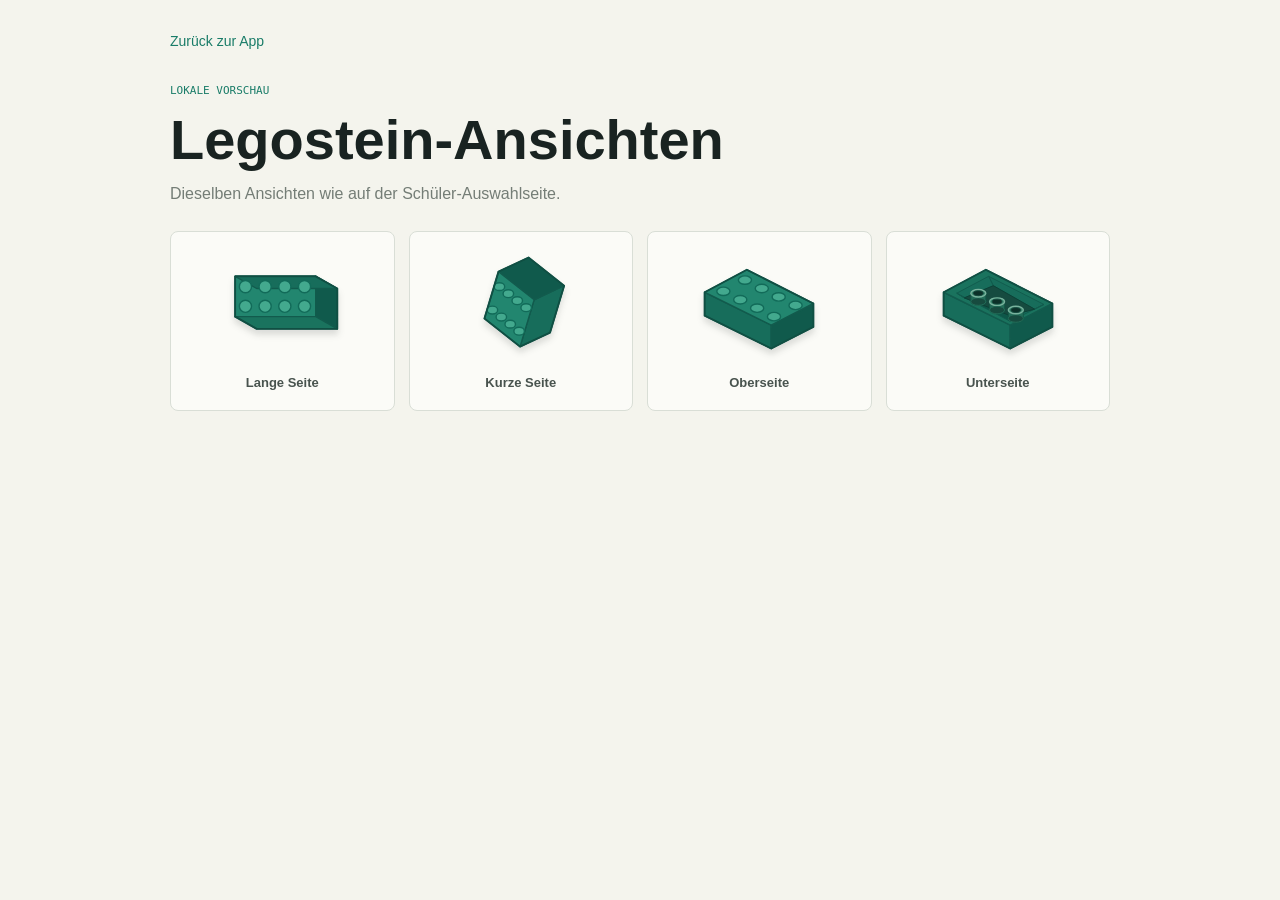
==== brick-preview.html @ 20046579 "Add local LEGO artwork preview page" ====
<!doctype html>
<html lang="de">
  <head>
    <meta charset="UTF-8" />
    <meta name="viewport" content="width=device-width, initial-scale=1" />
    <meta name="theme-color" content="#f4f4ed" />
    <title>Legostein-Ansichten | Würfel-Labor</title>
    <link rel="stylesheet" href="styles.css" />
  </head>
  <body>
    <main class="brick-preview-page">
      <a class="brick-preview-back" href="./">Zurück zur App</a>
      <header class="brick-preview-heading">
        <p class="eyebrow">LOKALE VORSCHAU</p>
        <h1>Legostein-Ansichten</h1>
        <p>Dieselben Ansichten wie auf der Schüler-Auswahlseite.</p>
      </header>
      <section id="brick-preview-grid" class="brick-preview-grid" aria-label="Ansichten des Legosteins"></section>
    </main>
    <script type="module" src="brick-preview.js"></script>
  </body>
</html>
---- styles.css ----
:root {
  color-scheme: light;
  --paper: #f4f4ed;
  --ink: #192321;
  --muted: #747d76;
  --line: #d9ded6;
  --green: #197c68;
  --coral: #e2604d;
  --yellow: #e8bd43;
  --blue: #477d9a;
  --pink: #c95c87;
  --lime: #84a83d;
  font-family: "DM Sans", sans-serif;
}

* { box-sizing: border-box; }
body { margin: 0; min-width: 320px; min-height: 100vh; background: var(--paper); color: var(--ink); }
button { font: inherit; }
[hidden] { display: none !important; }
.app-shell { width: min(1380px, 100% - 72px); min-height: 100vh; margin: 0 auto; display: flex; flex-direction: column; }
.topbar { height: 82px; display: flex; align-items: center; justify-content: space-between; border-bottom: 1px solid var(--line); }
.brand { display: inline-flex; align-items: center; gap: 12px; color: var(--ink); text-decoration: none; font-size: 13px; font-weight: 800; letter-spacing: 0; }
.brand-light { color: var(--green); margin-left: 4px; }
.brand-mark { width: 34px; height: 24px; display: grid; grid-template-columns: repeat(4, 1fr); grid-template-rows: repeat(2, 1fr); gap: 2px; padding: 3px; border: 1px solid #126b59; border-radius: 4px; background: var(--green); transform: rotate(-8deg); }
.brand-mark i { border: 1px solid #126b59; border-radius: 50%; background: #3a9a82; box-shadow: inset 0 1px 1px #ffffff55; }
.brand-mark i:nth-child(2), .brand-mark i:nth-child(5) { background: var(--yellow); }
.connection { display: flex; align-items: center; gap: 8px; color: var(--muted); font: 11px "DM Mono", monospace; text-transform: uppercase; }
.connection-dot { width: 8px; height: 8px; border-radius: 50%; background: #d99c36; }
.connection.online .connection-dot { background: var(--green); }
.connection.offline .connection-dot { background: var(--coral); }
.student-loading-view { display: none; flex: 1; flex-direction: column; align-items: center; justify-content: center; padding: 48px 20px; text-align: center; }
.student-loading-view h1 { font-size: clamp(32px, 5vw, 48px); }
.student-loading-view > p:last-child { color: var(--muted); }
html.student-route #welcome-view { display: none !important; }
html.student-route .student-loading-view { display: flex; }
.welcome-view { display: grid; grid-template-columns: 1fr 0.9fr; align-items: center; gap: 6vw; flex: 1; padding: 48px 6vw 68px; }
.eyebrow, .panel-kicker { color: var(--green); font: 500 11px "DM Mono", monospace; letter-spacing: 0; }
h1 { margin: 14px 0 0; font-size: clamp(42px, 5vw, 72px); line-height: 1.03; letter-spacing: 0; font-weight: 600; }
.welcome-copy h1 em { color: var(--coral); font-weight: 500; }
.intro { max-width: 420px; margin: 24px 0 30px; color: #59645f; font-size: 17px; line-height: 1.65; }
.primary-button { display: inline-flex; align-items: center; gap: 24px; padding: 15px 20px; border: 0; border-radius: 3px; background: var(--green); color: white; font-weight: 600; cursor: pointer; transition: background .2s, transform .2s; }
.primary-button:hover { background: #116653; transform: translateY(-2px); }
.setup-note { max-width: 420px; margin-top: 20px; color: #925b22; font-size: 13px; line-height: 1.5; }
.setup-note code { font: 12px "DM Mono", monospace; }
.session-name-label { display: block; margin: 0 0 7px; color: #59645f; font-size: 13px; font-weight: 600; }
.session-name-input { width: min(100%, 360px); min-height: 46px; margin-bottom: 12px; padding: 10px 12px; border: 1px solid var(--line); border-radius: 3px; background: #fbfbf7; color: var(--ink); font: inherit; }
.session-name-input:focus { outline: 2px solid #197c6844; border-color: var(--green); }
.session-feedback { min-height: 20px; margin: 8px 0 0; color: var(--coral); font-size: 13px; }
.session-history { width: 100%; grid-column: 1 / -1; align-self: center; }
.session-history h2 { margin: 0 0 14px; font-size: 20px; font-weight: 600; }
.no-sessions { color: var(--muted); font-size: 14px; }
.session-list { display: grid; gap: 8px; max-height: 55vh; margin: 0; padding: 0; overflow-y: auto; list-style: none; }
.session-entry { display: grid; grid-template-columns: minmax(0, 1fr) auto; align-items: center; gap: 4px 10px; padding: 10px 12px; border: 1px solid var(--line); border-radius: 3px; background: #fbfbf7; }
.session-open { grid-column: 1; padding: 0; border: 0; background: transparent; color: var(--green); text-align: left; font: inherit; font-weight: 600; cursor: pointer; }
.session-date { grid-column: 1; color: var(--muted); font: 10px "DM Mono", monospace; }
.session-delete { grid-column: 2; grid-row: 1 / span 2; padding: 7px 10px; border: 1px solid var(--line); border-radius: 3px; background: transparent; color: #a74439; cursor: pointer; }
.session-delete:hover { background: #fff4f1; }
.welcome-art { min-height: 390px; position: relative; display: grid; place-items: center; overflow: hidden; background: #e6e9df; border-radius: 3px; }
.orbit { position: absolute; width: min(76%, 360px); aspect-ratio: 1; border: 1px solid #c8d1c5; border-radius: 50%; }
.orbit-two { width: min(96%, 460px); border-style: dashed; transform: rotate(27deg) scaleY(.55); }
.hero-brick { width: 190px; height: 110px; position: relative; display: grid; grid-template-columns: repeat(4, 1fr); grid-template-rows: repeat(2, 1fr); place-items: center; padding: 18px; gap: 9px; border: 3px solid #126b59; border-radius: 15px; background: var(--green); box-shadow: 15px 19px 0 #c6d0c3, 0 24px 42px #233c3222; transform: rotate(-12deg); }
.hero-brick i { width: 29px; height: 18px; border: 3px solid #126b59; border-radius: 9px; background: #3a9a82; box-shadow: inset 0 2px 2px #ffffff55; }
.art-label { position: absolute; font: 11px "DM Mono", monospace; color: #617169; }.label-two { bottom: 17%; left: 10%; }
.teacher-view { flex: 1; padding: 32px 0 20px; }
.session-heading { display: flex; justify-content: space-between; align-items: end; margin-bottom: 24px; }
.session-heading h1 { font-size: 38px; }
.session-heading .eyebrow { margin-bottom: 0; }
.session-actions { display: flex; gap: 9px; }
.icon-button, .quiet-button { min-height: 42px; padding: 0 14px; border: 1px solid var(--line); border-radius: 3px; background: transparent; color: var(--ink); cursor: pointer; }
.icon-button { width: 42px; padding: 0; font-size: 19px; }
.quiet-button:hover, .icon-button:hover { background: white; }
.teacher-grid { display: grid; grid-template-columns: minmax(0, 1fr) 300px; gap: 18px; }
.chart-panel, .join-panel, .counts-panel { border: 1px solid var(--line); background: #fbfbf7; border-radius: 3px; }
.chart-panel { min-width: 0; padding: 22px 24px 14px; }
.panel-heading { display: flex; align-items: center; justify-content: space-between; }
.panel-kicker { margin: 0; }
.panel-subtitle { margin: 6px 0 0; color: var(--muted); font-size: 13px; }
.total-block { display: flex; align-items: baseline; gap: 8px; }
.total-block strong { font-size: 31px; font-weight: 600; font-variant-numeric: tabular-nums; }
.total-block span { color: var(--muted); font: 10px "DM Mono", monospace; }
.chart-wrap { position: relative; height: min(47vh, 390px); min-height: 230px; margin-top: 12px; }
.legend { display: flex; flex-wrap: wrap; gap: 10px 20px; padding: 12px 0 2px; }
.legend-item { display: inline-flex; align-items: center; gap: 7px; color: #48534e; font: 12px "DM Mono", monospace; }
.legend-dot { width: 8px; height: 8px; border-radius: 50%; }
.side-panel { display: flex; flex-direction: column; gap: 14px; }
.join-panel, .counts-panel { padding: 19px; }
.join-copy { max-width: 220px; margin: 9px 0 13px; color: #59645f; font-size: 13px; line-height: 1.5; }
.qr-code { width: 114px; height: 114px; margin: 0 auto 13px; padding: 7px; display: grid; place-items: center; background: white; }
.qr-code img, .qr-code canvas { width: 100% !important; height: 100% !important; }
.copy-button { width: 100%; display: flex; justify-content: space-between; padding: 10px 0; border: 0; border-top: 1px solid var(--line); background: transparent; color: var(--green); font-weight: 600; cursor: pointer; }
.session-code { margin: 9px 0 0; color: var(--muted); font: 10px "DM Mono", monospace; }
.session-code span { color: var(--ink); }
.counts-panel { flex: 1; }
.face-counts { display: grid; grid-template-columns: repeat(3, 1fr); gap: 8px; margin-top: 14px; }
.count-cell { display: flex; align-items: center; gap: 8px; min-height: 38px; padding: 6px; border: 1px solid var(--line); border-radius: 2px; }
.count-cell .legend-dot { flex: 0 0 8px; }
.count-cell span:last-child { color: var(--muted); font: 11px "DM Mono", monospace; }
.student-view { width: min(720px, 100%); flex: 1; align-self: center; padding: 60px 0 40px; text-align: center; }
.student-heading h1 { font-size: clamp(34px, 5vw, 52px); }
.student-heading > p:last-child { margin: 12px 0 0; color: var(--muted); font-size: 16px; }
.dice-buttons { display: grid; grid-template-columns: repeat(4, minmax(82px, 1fr)); gap: 14px; max-width: 720px; margin: 36px auto 20px; }
.brick-button { min-height: 160px; display: flex; flex-direction: column; align-items: center; justify-content: center; gap: 15px; padding: 15px 8px; border: 1px solid var(--line); border-radius: 8px; background: #fbfbf7; cursor: pointer; transition: transform .12s, border-color .12s, box-shadow .12s; }
.brick-button:hover { transform: translateY(-3px); border-color: var(--green); box-shadow: 0 6px 16px #16392b14; }
.brick-button:active { transform: scale(.96); }
.brick-illustration { width: 140px; height: 105px; overflow: visible; filter: drop-shadow(0 5px 3px #19232124); }
.brick-face-top { fill: #22866f; }
.brick-face-long { fill: #176d5b; }
.brick-face-short { fill: #105a4c; }
.brick-face-bottom { fill: #1a735e; }
.brick-face-top, .brick-face-bottom, .brick-face-long, .brick-face-short { stroke: #125b4d; stroke-width: 1.5; stroke-linejoin: round; }
.brick-studs ellipse { fill: #43a98e; stroke: #126b59; stroke-width: 1.5; }
.brick-cavity-far, .brick-cavity-left, .brick-cavity-right { fill: #176d5b; stroke: #125b4d; stroke-width: 1; }
.brick-cavity-near { fill: #0e5749; stroke: #125b4d; stroke-width: 1; }
.brick-cavity-floor { fill: #164b40; stroke: #0c4036; stroke-width: 1; }
.brick-tube-wall { fill: #236d59; stroke: #145847; stroke-width: 1; }
.brick-tube-bottom { fill: #174b3f; stroke: #236d59; stroke-width: 1; }
.brick-tube-opening { fill: #39876e; stroke: #79b29d; stroke-width: 1.5; }
.brick-tube-hole { fill: #0b3028; stroke: #16483d; stroke-width: 1; }
.brick-outline { fill: none; stroke: #104f43; stroke-width: 2; stroke-linejoin: round; }
.brick-label { color: #48534e; font-size: 13px; font-weight: 600; }
.brick-preview-page { width: min(940px, 100% - 36px); min-height: 100vh; margin: 0 auto; padding: 32px 0; }
.brick-preview-back { color: var(--green); font-size: 14px; text-decoration: none; }
.brick-preview-heading { margin: 34px 0 28px; }
.brick-preview-heading h1 { font-size: clamp(36px, 5vw, 56px); }
.brick-preview-heading > p:last-child { color: var(--muted); }
.brick-preview-grid { display: grid; grid-template-columns: repeat(4, minmax(0, 1fr)); gap: 14px; }
.brick-preview-card { min-width: 0; min-height: 180px; margin: 0; display: flex; flex-direction: column; align-items: center; justify-content: center; gap: 12px; padding: 14px 8px; border: 1px solid var(--line); border-radius: 8px; background: #fbfbf7; }
.brick-preview-card .brick-illustration { width: 100%; max-width: 150px; height: auto; }
.brick-preview-card figcaption { color: #48534e; font-size: 13px; font-weight: 600; }
.student-feedback { min-height: 24px; color: var(--green); font-size: 14px; }
.student-total { margin-top: 34px; color: var(--muted); font: 12px "DM Mono", monospace; }
.student-total strong { color: var(--ink); font-size: 18px; }
.footer { min-height: 51px; display: flex; align-items: center; justify-content: space-between; border-top: 1px solid var(--line); color: #87918a; font: 10px "DM Mono", monospace; }
.footer span:last-child { max-width: 50%; overflow: hidden; text-overflow: ellipsis; white-space: nowrap; }

@media (max-width: 850px) {
  .app-shell { width: calc(100% - 36px); }
  .welcome-view { grid-template-columns: 1fr; gap: 26px; padding: 44px 2vw; }
  .session-history { width: 100%; }
  .welcome-art { min-height: 270px; }
  .teacher-grid { grid-template-columns: minmax(0, 1fr) 250px; gap: 12px; }
  .chart-panel { padding: 18px 16px 12px; }
  .join-panel, .counts-panel { padding: 15px; }
}
@media (max-width: 620px) {
  .app-shell { width: calc(100% - 28px); }
  .brick-preview-page { width: calc(100% - 28px); padding-top: 24px; }
  .brick-preview-grid { grid-template-columns: repeat(2, minmax(0, 1fr)); }
  .topbar { height: 65px; }
  .teacher-view { padding-top: 24px; }
  .session-heading { align-items: center; gap: 12px; }
  .session-heading h1 { font-size: 28px; }
  .quiet-button { padding: 0 9px; font-size: 12px; }
  .teacher-grid { grid-template-columns: 1fr; }
  .chart-wrap { height: 42vh; min-height: 250px; }
  .side-panel { display: grid; grid-template-columns: 1fr 1fr; }
  .qr-code { width: 96px; height: 96px; }
  .counts-panel { display: flex; flex-direction: column; justify-content: center; }
  .student-view { padding-top: 46px; }
  .dice-buttons { grid-template-columns: repeat(2, minmax(110px, 1fr)); gap: 9px; margin-top: 30px; }
  .footer { font-size: 9px; }
}
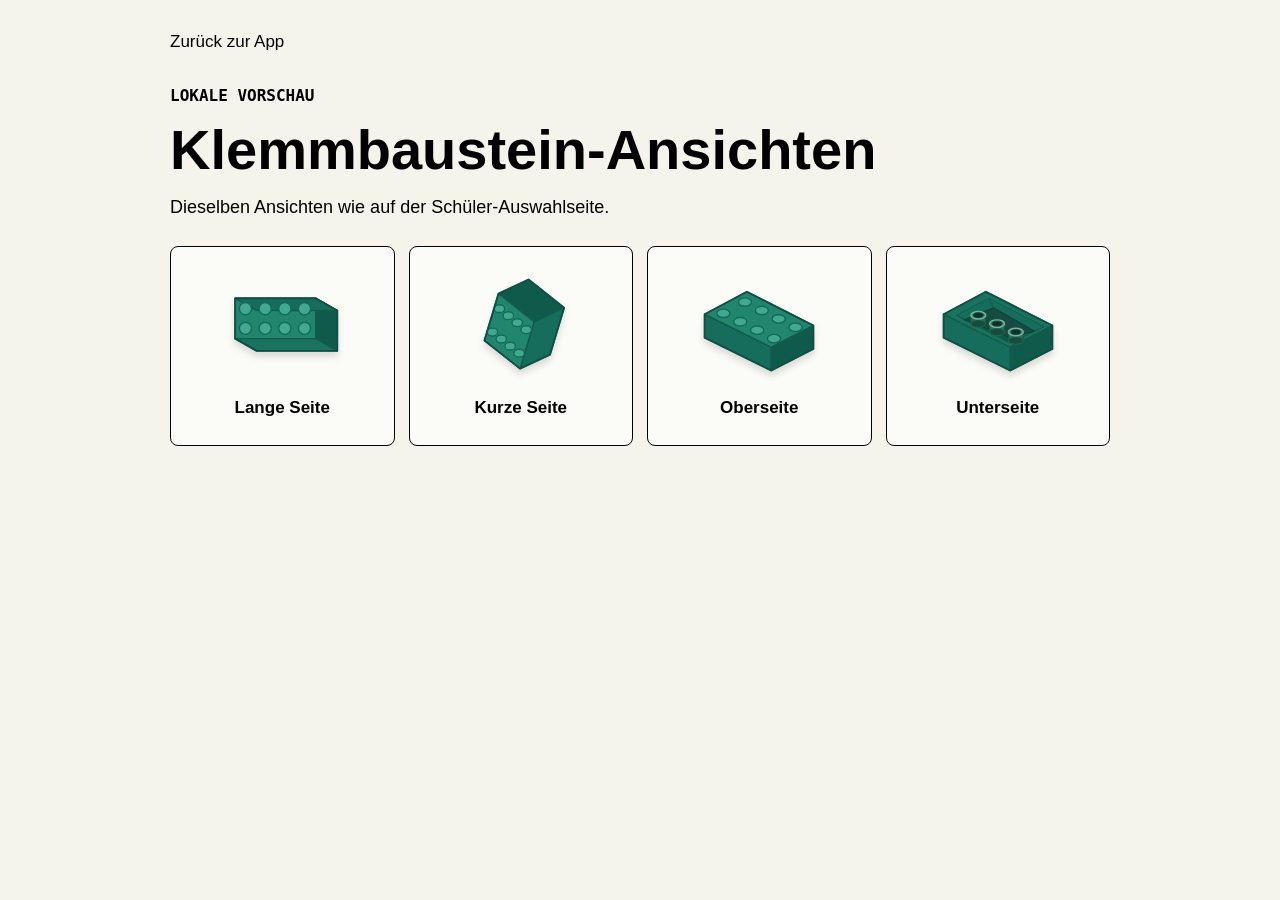
==== commit fde012ac: "Use Klemmbaustein wording and compact roll list Co-authored-by: Copilot <223556219+Copilot@users.nor" ====
--- a/brick-preview.html
+++ b/brick-preview.html
@@ -4,7 +4,7 @@
     <meta charset="UTF-8" />
     <meta name="viewport" content="width=device-width, initial-scale=1" />
     <meta name="theme-color" content="#f4f4ed" />
-    <title>Legostein-Ansichten | Würfel-Labor</title>
+    <title>Klemmbaustein-Ansichten | Würfel-Labor</title>
     <link rel="stylesheet" href="styles.css" />
   </head>
   <body>
@@ -12,10 +12,10 @@
       <a class="brick-preview-back" href="./">Zurück zur App</a>
       <header class="brick-preview-heading">
         <p class="eyebrow">LOKALE VORSCHAU</p>
-        <h1>Legostein-Ansichten</h1>
+        <h1>Klemmbaustein-Ansichten</h1>
         <p>Dieselben Ansichten wie auf der Schüler-Auswahlseite.</p>
       </header>
-      <section id="brick-preview-grid" class="brick-preview-grid" aria-label="Ansichten des Legosteins"></section>
+      <section id="brick-preview-grid" class="brick-preview-grid" aria-label="Ansichten des Klemmbausteins"></section>
     </main>
     <script type="module" src="brick-preview.js"></script>
   </body>
--- a/styles.css
+++ b/styles.css
@@ -1,9 +1,9 @@
 :root {
   color-scheme: light;
   --paper: #f4f4ed;
-  --ink: #192321;
-  --muted: #747d76;
-  --line: #d9ded6;
+  --ink: #000;
+  --muted: #000;
+  --line: #777;
   --green: #197c68;
   --coral: #e2604d;
   --yellow: #e8bd43;
@@ -19,87 +19,89 @@
 [hidden] { display: none !important; }
 .app-shell { width: min(1380px, 100% - 72px); min-height: 100vh; margin: 0 auto; display: flex; flex-direction: column; }
 .topbar { height: 82px; display: flex; align-items: center; justify-content: space-between; border-bottom: 1px solid var(--line); }
-.brand { display: inline-flex; align-items: center; gap: 12px; color: var(--ink); text-decoration: none; font-size: 13px; font-weight: 800; letter-spacing: 0; }
-.brand-light { color: var(--green); margin-left: 4px; }
+.brand { display: inline-flex; align-items: center; gap: 12px; color: var(--ink); text-decoration: none; font-size: 18px; font-weight: 800; letter-spacing: 0; }
+.brand-light { color: var(--ink); margin-left: 4px; }
 .brand-mark { width: 34px; height: 24px; display: grid; grid-template-columns: repeat(4, 1fr); grid-template-rows: repeat(2, 1fr); gap: 2px; padding: 3px; border: 1px solid #126b59; border-radius: 4px; background: var(--green); transform: rotate(-8deg); }
 .brand-mark i { border: 1px solid #126b59; border-radius: 50%; background: #3a9a82; box-shadow: inset 0 1px 1px #ffffff55; }
 .brand-mark i:nth-child(2), .brand-mark i:nth-child(5) { background: var(--yellow); }
-.connection { display: flex; align-items: center; gap: 8px; color: var(--muted); font: 11px "DM Mono", monospace; text-transform: uppercase; }
+.connection { display: flex; align-items: center; gap: 8px; color: var(--ink); font: 16px "DM Mono", monospace; text-transform: uppercase; }
 .connection-dot { width: 8px; height: 8px; border-radius: 50%; background: #d99c36; }
 .connection.online .connection-dot { background: var(--green); }
 .connection.offline .connection-dot { background: var(--coral); }
 .student-loading-view { display: none; flex: 1; flex-direction: column; align-items: center; justify-content: center; padding: 48px 20px; text-align: center; }
 .student-loading-view h1 { font-size: clamp(32px, 5vw, 48px); }
-.student-loading-view > p:last-child { color: var(--muted); }
+.student-loading-view > p:last-child { color: var(--ink); font-size: 18px; }
 html.student-route #welcome-view { display: none !important; }
 html.student-route .student-loading-view { display: flex; }
 .welcome-view { display: grid; grid-template-columns: 1fr 0.9fr; align-items: center; gap: 6vw; flex: 1; padding: 48px 6vw 68px; }
-.eyebrow, .panel-kicker { color: var(--green); font: 500 11px "DM Mono", monospace; letter-spacing: 0; }
-h1 { margin: 14px 0 0; font-size: clamp(42px, 5vw, 72px); line-height: 1.03; letter-spacing: 0; font-weight: 600; }
-.welcome-copy h1 em { color: var(--coral); font-weight: 500; }
-.intro { max-width: 420px; margin: 24px 0 30px; color: #59645f; font-size: 17px; line-height: 1.65; }
-.primary-button { display: inline-flex; align-items: center; gap: 24px; padding: 15px 20px; border: 0; border-radius: 3px; background: var(--green); color: white; font-weight: 600; cursor: pointer; transition: background .2s, transform .2s; }
-.primary-button:hover { background: #116653; transform: translateY(-2px); }
-.setup-note { max-width: 420px; margin-top: 20px; color: #925b22; font-size: 13px; line-height: 1.5; }
-.setup-note code { font: 12px "DM Mono", monospace; }
-.session-name-label { display: block; margin: 0 0 7px; color: #59645f; font-size: 13px; font-weight: 600; }
-.session-name-input { width: min(100%, 360px); min-height: 46px; margin-bottom: 12px; padding: 10px 12px; border: 1px solid var(--line); border-radius: 3px; background: #fbfbf7; color: var(--ink); font: inherit; }
+.eyebrow, .panel-kicker { color: var(--ink); font: 600 16px "DM Mono", monospace; letter-spacing: 0; }
+h1 { margin: 14px 0 0; font-size: clamp(48px, 5vw, 76px); line-height: 1.03; letter-spacing: 0; font-weight: 600; }
+.welcome-copy h1 em { color: var(--ink); font-weight: 600; }
+.intro { max-width: 480px; margin: 24px 0 30px; color: var(--ink); font-size: 21px; line-height: 1.55; }
+.primary-button { display: inline-flex; align-items: center; gap: 24px; padding: 16px 21px; border: 2px solid #000; border-radius: 3px; background: #b8e4d7; color: #000; font-size: 18px; font-weight: 700; cursor: pointer; transition: background .2s, transform .2s; }
+.primary-button:hover { background: #a1d9c8; transform: translateY(-2px); }
+.setup-note { max-width: 460px; margin-top: 20px; color: var(--ink); font-size: 16px; line-height: 1.5; }
+.setup-note code { font: 15px "DM Mono", monospace; }
+.session-name-label { display: block; margin: 0 0 7px; color: var(--ink); font-size: 17px; font-weight: 700; }
+.session-name-input { width: min(100%, 380px); min-height: 50px; margin-bottom: 12px; padding: 10px 12px; border: 2px solid #000; border-radius: 3px; background: #fbfbf7; color: var(--ink); font: inherit; font-size: 18px; }
+.session-name-input::placeholder { color: #000; opacity: 1; }
 .session-name-input:focus { outline: 2px solid #197c6844; border-color: var(--green); }
-.session-feedback { min-height: 20px; margin: 8px 0 0; color: var(--coral); font-size: 13px; }
+.session-feedback { min-height: 22px; margin: 8px 0 0; color: var(--ink); font-size: 16px; }
 .session-history { width: 100%; grid-column: 1 / -1; align-self: center; }
-.session-history h2 { margin: 0 0 14px; font-size: 20px; font-weight: 600; }
-.no-sessions { color: var(--muted); font-size: 14px; }
+.session-history h2 { margin: 0 0 14px; font-size: 24px; font-weight: 700; }
+.no-sessions { color: var(--ink); font-size: 17px; }
 .session-list { display: grid; gap: 8px; max-height: 55vh; margin: 0; padding: 0; overflow-y: auto; list-style: none; }
-.session-entry { display: grid; grid-template-columns: minmax(0, 1fr) auto; align-items: center; gap: 4px 10px; padding: 10px 12px; border: 1px solid var(--line); border-radius: 3px; background: #fbfbf7; }
-.session-open { grid-column: 1; padding: 0; border: 0; background: transparent; color: var(--green); text-align: left; font: inherit; font-weight: 600; cursor: pointer; }
-.session-date { grid-column: 1; color: var(--muted); font: 10px "DM Mono", monospace; }
-.session-delete { grid-column: 2; grid-row: 1 / span 2; padding: 7px 10px; border: 1px solid var(--line); border-radius: 3px; background: transparent; color: #a74439; cursor: pointer; }
+.session-entry { display: grid; grid-template-columns: minmax(0, 1fr) auto; align-items: center; gap: 6px 12px; padding: 12px 14px; border: 1px solid #000; border-radius: 3px; background: #fbfbf7; }
+.session-open { grid-column: 1; padding: 0; border: 0; background: transparent; color: var(--ink); text-align: left; font: inherit; font-size: 17px; font-weight: 700; cursor: pointer; }
+.session-date { grid-column: 1; color: var(--ink); font: 16px "DM Mono", monospace; }
+.session-delete { grid-column: 2; grid-row: 1 / span 2; padding: 8px 12px; border: 1px solid #000; border-radius: 3px; background: transparent; color: var(--ink); font-size: 16px; cursor: pointer; }
 .session-delete:hover { background: #fff4f1; }
 .welcome-art { min-height: 390px; position: relative; display: grid; place-items: center; overflow: hidden; background: #e6e9df; border-radius: 3px; }
 .orbit { position: absolute; width: min(76%, 360px); aspect-ratio: 1; border: 1px solid #c8d1c5; border-radius: 50%; }
 .orbit-two { width: min(96%, 460px); border-style: dashed; transform: rotate(27deg) scaleY(.55); }
 .hero-brick { width: 190px; height: 110px; position: relative; display: grid; grid-template-columns: repeat(4, 1fr); grid-template-rows: repeat(2, 1fr); place-items: center; padding: 18px; gap: 9px; border: 3px solid #126b59; border-radius: 15px; background: var(--green); box-shadow: 15px 19px 0 #c6d0c3, 0 24px 42px #233c3222; transform: rotate(-12deg); }
 .hero-brick i { width: 29px; height: 18px; border: 3px solid #126b59; border-radius: 9px; background: #3a9a82; box-shadow: inset 0 2px 2px #ffffff55; }
-.art-label { position: absolute; font: 11px "DM Mono", monospace; color: #617169; }.label-two { bottom: 17%; left: 10%; }
+.art-label { position: absolute; font: 14px "DM Mono", monospace; color: var(--ink); }.label-two { bottom: 17%; left: 10%; }
 .teacher-view { flex: 1; padding: 32px 0 20px; }
 .session-heading { display: flex; justify-content: space-between; align-items: end; margin-bottom: 24px; }
-.session-heading h1 { font-size: 38px; }
+.session-heading h1 { font-size: clamp(36px, 3.7vw, 48px); overflow-wrap: anywhere; }
 .session-heading .eyebrow { margin-bottom: 0; }
 .session-actions { display: flex; gap: 9px; }
-.icon-button, .quiet-button { min-height: 42px; padding: 0 14px; border: 1px solid var(--line); border-radius: 3px; background: transparent; color: var(--ink); cursor: pointer; }
-.icon-button { width: 42px; padding: 0; font-size: 19px; }
+.icon-button, .quiet-button { min-height: 48px; padding: 0 16px; border: 2px solid #000; border-radius: 3px; background: transparent; color: var(--ink); font-size: 17px; cursor: pointer; }
+.icon-button { width: 48px; padding: 0; font-size: 22px; }
 .quiet-button:hover, .icon-button:hover { background: white; }
-.teacher-grid { display: grid; grid-template-columns: minmax(0, 1fr) 300px; gap: 18px; }
-.chart-panel, .join-panel, .counts-panel { border: 1px solid var(--line); background: #fbfbf7; border-radius: 3px; }
-.chart-panel { min-width: 0; padding: 22px 24px 14px; }
+.teacher-grid { display: grid; grid-template-columns: minmax(0, 1fr) minmax(320px, 360px); gap: 20px; }
+.chart-panel, .join-panel, .counts-panel { border: 1px solid #000; background: #fbfbf7; border-radius: 3px; }
+.chart-panel { min-width: 0; padding: 24px 26px 16px; }
 .panel-heading { display: flex; align-items: center; justify-content: space-between; }
 .panel-kicker { margin: 0; }
-.panel-subtitle { margin: 6px 0 0; color: var(--muted); font-size: 13px; }
+.panel-subtitle { margin: 7px 0 0; color: var(--ink); font-size: 17px; }
 .total-block { display: flex; align-items: baseline; gap: 8px; }
-.total-block strong { font-size: 31px; font-weight: 600; font-variant-numeric: tabular-nums; }
-.total-block span { color: var(--muted); font: 10px "DM Mono", monospace; }
-.chart-wrap { position: relative; height: min(47vh, 390px); min-height: 230px; margin-top: 12px; }
+.total-block strong { font-size: 40px; font-weight: 700; font-variant-numeric: tabular-nums; }
+.total-block span { color: var(--ink); font: 16px "DM Mono", monospace; }
+.chart-wrap { position: relative; height: min(55vh, 480px); min-height: 300px; margin-top: 16px; }
 .legend { display: flex; flex-wrap: wrap; gap: 10px 20px; padding: 12px 0 2px; }
-.legend-item { display: inline-flex; align-items: center; gap: 7px; color: #48534e; font: 12px "DM Mono", monospace; }
+.legend-item { display: inline-flex; align-items: center; gap: 9px; color: var(--ink); font: 16px "DM Mono", monospace; }
 .legend-dot { width: 8px; height: 8px; border-radius: 50%; }
 .side-panel { display: flex; flex-direction: column; gap: 14px; }
-.join-panel, .counts-panel { padding: 19px; }
-.join-copy { max-width: 220px; margin: 9px 0 13px; color: #59645f; font-size: 13px; line-height: 1.5; }
+.join-panel, .counts-panel { padding: 21px; }
+.join-copy { max-width: 280px; margin: 10px 0 15px; color: var(--ink); font-size: 17px; line-height: 1.5; }
 .qr-code { width: 114px; height: 114px; margin: 0 auto 13px; padding: 7px; display: grid; place-items: center; background: white; }
 .qr-code img, .qr-code canvas { width: 100% !important; height: 100% !important; }
-.copy-button { width: 100%; display: flex; justify-content: space-between; padding: 10px 0; border: 0; border-top: 1px solid var(--line); background: transparent; color: var(--green); font-weight: 600; cursor: pointer; }
-.session-code { margin: 9px 0 0; color: var(--muted); font: 10px "DM Mono", monospace; }
+.copy-button { width: 100%; display: flex; justify-content: space-between; padding: 12px 0; border: 0; border-top: 1px solid #000; background: transparent; color: var(--ink); font-size: 17px; font-weight: 700; cursor: pointer; }
+.session-code { margin: 10px 0 0; color: var(--ink); font: 16px "DM Mono", monospace; }
 .session-code span { color: var(--ink); }
 .counts-panel { flex: 1; }
-.face-counts { display: grid; grid-template-columns: repeat(3, 1fr); gap: 8px; margin-top: 14px; }
-.count-cell { display: flex; align-items: center; gap: 8px; min-height: 38px; padding: 6px; border: 1px solid var(--line); border-radius: 2px; }
-.count-cell .legend-dot { flex: 0 0 8px; }
-.count-cell span:last-child { color: var(--muted); font: 11px "DM Mono", monospace; }
+.face-counts { display: flex; flex-direction: column; gap: 8px; margin: 14px 0 0; padding: 0; list-style: none; }
+.count-cell { min-width: 0; display: flex; align-items: center; gap: 9px; }
+.count-cell .legend-dot { flex: 0 0 10px; width: 10px; height: 10px; }
+.count-cell span:last-child { min-width: 0; overflow-wrap: anywhere; color: var(--ink); font: 16px/1.35 "DM Mono", monospace; }
+.count-cell strong { font-size: 17px; }
 .student-view { width: min(720px, 100%); flex: 1; align-self: center; padding: 60px 0 40px; text-align: center; }
-.student-heading h1 { font-size: clamp(34px, 5vw, 52px); }
-.student-heading > p:last-child { margin: 12px 0 0; color: var(--muted); font-size: 16px; }
+.student-heading h1 { font-size: clamp(40px, 5vw, 56px); }
+.student-heading > p:last-child { margin: 12px 0 0; color: var(--ink); font-size: 20px; }
 .dice-buttons { display: grid; grid-template-columns: repeat(4, minmax(82px, 1fr)); gap: 14px; max-width: 720px; margin: 36px auto 20px; }
-.brick-button { min-height: 160px; display: flex; flex-direction: column; align-items: center; justify-content: center; gap: 15px; padding: 15px 8px; border: 1px solid var(--line); border-radius: 8px; background: #fbfbf7; cursor: pointer; transition: transform .12s, border-color .12s, box-shadow .12s; }
+.brick-button { min-height: 180px; display: flex; flex-direction: column; align-items: center; justify-content: center; gap: 15px; padding: 15px 8px; border: 1px solid #000; border-radius: 8px; background: #fbfbf7; cursor: pointer; transition: transform .12s, border-color .12s, box-shadow .12s; }
 .brick-button:hover { transform: translateY(-3px); border-color: var(--green); box-shadow: 0 6px 16px #16392b14; }
 .brick-button:active { transform: scale(.96); }
 .brick-illustration { width: 140px; height: 105px; overflow: visible; filter: drop-shadow(0 5px 3px #19232124); }
@@ -117,20 +119,20 @@
 .brick-tube-opening { fill: #39876e; stroke: #79b29d; stroke-width: 1.5; }
 .brick-tube-hole { fill: #0b3028; stroke: #16483d; stroke-width: 1; }
 .brick-outline { fill: none; stroke: #104f43; stroke-width: 2; stroke-linejoin: round; }
-.brick-label { color: #48534e; font-size: 13px; font-weight: 600; }
+.brick-label { color: var(--ink); font-size: 17px; font-weight: 700; }
 .brick-preview-page { width: min(940px, 100% - 36px); min-height: 100vh; margin: 0 auto; padding: 32px 0; }
-.brick-preview-back { color: var(--green); font-size: 14px; text-decoration: none; }
+.brick-preview-back { color: var(--ink); font-size: 17px; text-decoration: none; }
 .brick-preview-heading { margin: 34px 0 28px; }
 .brick-preview-heading h1 { font-size: clamp(36px, 5vw, 56px); }
-.brick-preview-heading > p:last-child { color: var(--muted); }
+.brick-preview-heading > p:last-child { color: var(--ink); font-size: 18px; }
 .brick-preview-grid { display: grid; grid-template-columns: repeat(4, minmax(0, 1fr)); gap: 14px; }
-.brick-preview-card { min-width: 0; min-height: 180px; margin: 0; display: flex; flex-direction: column; align-items: center; justify-content: center; gap: 12px; padding: 14px 8px; border: 1px solid var(--line); border-radius: 8px; background: #fbfbf7; }
+.brick-preview-card { min-width: 0; min-height: 200px; margin: 0; display: flex; flex-direction: column; align-items: center; justify-content: center; gap: 12px; padding: 14px 8px; border: 1px solid #000; border-radius: 8px; background: #fbfbf7; }
 .brick-preview-card .brick-illustration { width: 100%; max-width: 150px; height: auto; }
-.brick-preview-card figcaption { color: #48534e; font-size: 13px; font-weight: 600; }
-.student-feedback { min-height: 24px; color: var(--green); font-size: 14px; }
-.student-total { margin-top: 34px; color: var(--muted); font: 12px "DM Mono", monospace; }
-.student-total strong { color: var(--ink); font-size: 18px; }
-.footer { min-height: 51px; display: flex; align-items: center; justify-content: space-between; border-top: 1px solid var(--line); color: #87918a; font: 10px "DM Mono", monospace; }
+.brick-preview-card figcaption { color: var(--ink); font-size: 17px; font-weight: 700; }
+.student-feedback { min-height: 28px; color: var(--ink); font-size: 18px; }
+.student-total { margin-top: 34px; color: var(--ink); font: 16px "DM Mono", monospace; }
+.student-total strong { color: var(--ink); font-size: 22px; }
+.footer { min-height: 58px; display: flex; align-items: center; justify-content: space-between; border-top: 1px solid #000; color: var(--ink); font: 14px "DM Mono", monospace; }
 .footer span:last-child { max-width: 50%; overflow: hidden; text-overflow: ellipsis; white-space: nowrap; }
 
 @media (max-width: 850px) {
@@ -139,8 +141,8 @@
   .session-history { width: 100%; }
   .welcome-art { min-height: 270px; }
   .teacher-grid { grid-template-columns: minmax(0, 1fr) 250px; gap: 12px; }
-  .chart-panel { padding: 18px 16px 12px; }
-  .join-panel, .counts-panel { padding: 15px; }
+  .chart-panel { padding: 20px 16px 14px; }
+  .join-panel, .counts-panel { padding: 16px; }
 }
 @media (max-width: 620px) {
   .app-shell { width: calc(100% - 28px); }
@@ -149,14 +151,14 @@
   .topbar { height: 65px; }
   .teacher-view { padding-top: 24px; }
   .session-heading { align-items: center; gap: 12px; }
-  .session-heading h1 { font-size: 28px; }
-  .quiet-button { padding: 0 9px; font-size: 12px; }
+  .session-heading h1 { font-size: 34px; }
+  .quiet-button { padding: 0 9px; font-size: 16px; }
   .teacher-grid { grid-template-columns: 1fr; }
-  .chart-wrap { height: 42vh; min-height: 250px; }
+  .chart-wrap { height: 45vh; min-height: 280px; }
   .side-panel { display: grid; grid-template-columns: 1fr 1fr; }
   .qr-code { width: 96px; height: 96px; }
   .counts-panel { display: flex; flex-direction: column; justify-content: center; }
   .student-view { padding-top: 46px; }
   .dice-buttons { grid-template-columns: repeat(2, minmax(110px, 1fr)); gap: 9px; margin-top: 30px; }
-  .footer { font-size: 9px; }
+  .footer { font-size: 14px; }
 }
